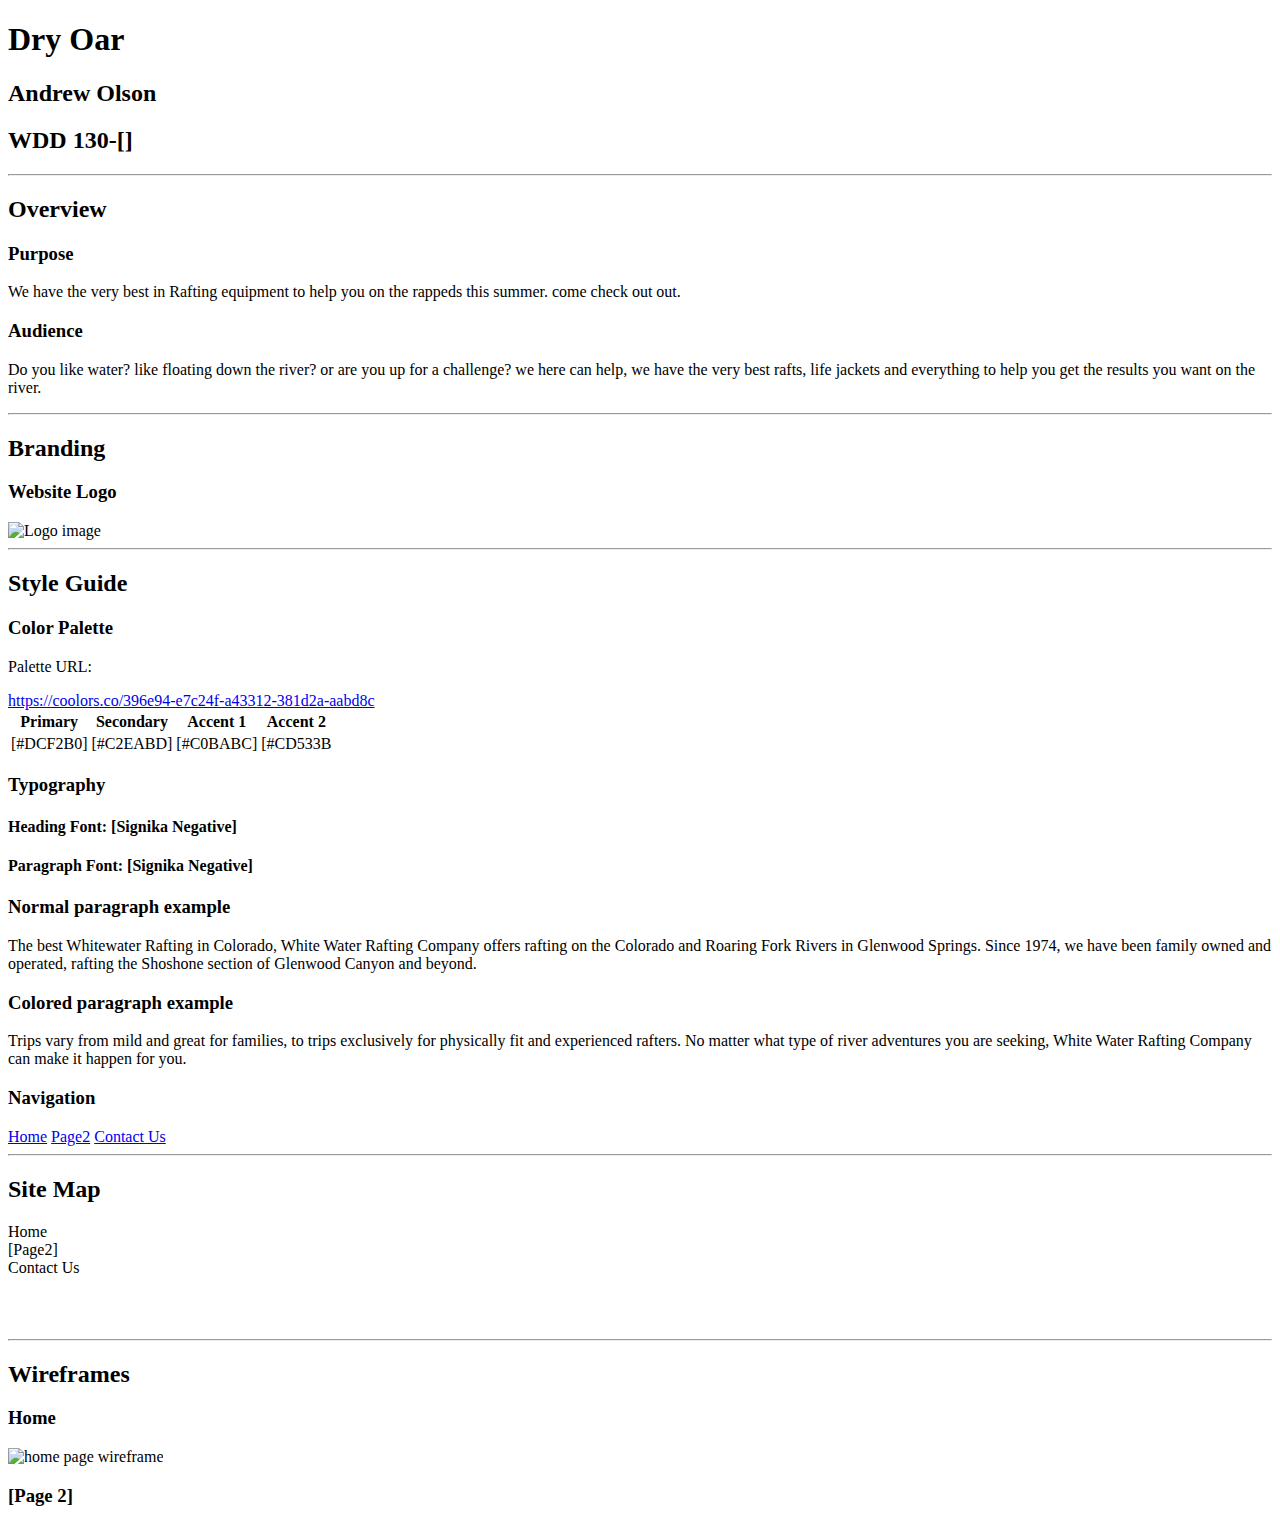
==== wwr/site-plan-rafting.html @ 7c9230d5 "change" ====
<!DOCTYPE html>
<html lang="en-us">

<head>
  <meta charset="utf-8" />
  <title>Site Plan</title>
  <link type="text/css" rel="stylesheet" href="style/site-plan-rafting.css" />
</head>

<body>
  <header>
    <h1>Dry Oar</h1>
    <h2>Andrew Olson</h2>
    <h2>WDD 130-[]</h2>
    <!-- In the header above, add the name of your site, your name and class number. For example if you are in section 3 you would put WDD 130-03 -->
  </header>
  <main>
    <!-- ------------------------Steps 2-5------------------------------ -->
    <hr />
    <h2>Overview</h2>
    <h3>Purpose</h3>
    <p>We have the very best in Rafting equipment to help you on the rappeds this summer. come check out out.</p>
    <!-- change this -->

    <h3>Audience</h3>
    <p>Do you like water? like floating down the river? or are you up for a challenge? we here can help, we have the very best rafts, life jackets and everything to help you get the results you want on the river.</p>
    <!-- change this -->

    <hr />
    <h2>Branding</h2>
    <h3>Website Logo</h3>
    <!-- Replace this with some sort of logo for your site.  A logo can be as simple as the name of your site in a nice font :) -->
    <img src="images/rafinglogo.png" alt="Logo image" />
    <hr />
    <h2>Style Guide</h2>

    <!-- ------------------------Steps 6-9------------------------------ -->

    <h3>Color Palette</h3>
    <!--  The colors you choose for a website are one of the most important decisions you will make. Follow the instructions on the activity in Canvas then return and replace the color codes below with the hex color codes (the 6 digit numbers that show at the bottom of each color) for the colors you have chosen below.  You should have at least 2 colors but do not have to fill in all 4 if you do not need them.  -->

    <!-- Copy and paste the URL to your finished palette below. Replace the href value that is there with yours. Make sure to paste it into both the href value and the content text of the <a> tag -->
    <p>Palette URL:</p>
    <a href="https://coolors.co/dcf2b0-c2eabd-c0babc-c7ac92-cd533b"
      target="_blank">https://coolors.co/396e94-e7c24f-a43312-381d2a-aabd8c</a>

    <table class="colors">
      <tr>
        <th>Primary</th>
        <th>Secondary</th>
        <th>Accent 1</th>
        <th>Accent 2</th>
      </tr>
      <!-- Replace the numbers in the boxes below with your hex color codes. Then switch to the site-plan.css file and change your colors there as well. -->
      <tr>
        <td class="primary">[#DCF2B0]</td>
        <td class="secondary">[#C2EABD]</td>
        <td class="accent1">[#C0BABC]</td>
        <td class="accent2">[#CD533B</td>
      </tr>
    </table>

    <!-- ------------------------Steps 10-12------------------------------ -->

    <h3>Typography</h3>
    <!-- Choose a font for your paragraphs (body copy) and headlines. What font(s) have you chosen? Think also about which of your colors above you might use for background and font colors. -->

    <h4>
      Heading Font: [Signika Negative]
      <!-- change this -->
    </h4>
    <h4>
      Paragraph Font: [Signika Negative]
      <!-- change this -->
    </h4>
    <h3>Normal paragraph example</h3>
    <p>
      The best Whitewater Rafting in Colorado, White Water Rafting Company
      offers rafting on the Colorado and Roaring Fork Rivers in Glenwood
      Springs. Since 1974, we have been family owned and operated, rafting the
      Shoshone section of Glenwood Canyon and beyond.
    </p>
    <h3>Colored paragraph example</h3>
    <p class="colored">
      Trips vary from mild and great for families, to trips exclusively for
      physically fit and experienced rafters. No matter what type of river
      adventures you are seeking, White Water Rafting Company can make it
      happen for you.
    </p>

    <!-- ------------------------Step 13------------------------------ -->

    <h3>Navigation</h3>
    <!-- Think about how you want your navigation bar to look. In the site-plan.css file change the colors to your colors to get the look you desire. -->
    <nav>
      <a href="#">Home</a>
      <a href="#">Page2</a>
      <a href="#">Contact Us</a>
    </nav>
    <hr />
    <h2>Site Map</h2>
    <div class="sitemap">
      <div class="sm-home">Home</div>
      <div class="sm-page2">
        [Page2]
        <!-- this page will have a name later -->
      </div>
      <div class="sm-page3">Contact Us</div>

      <div class="top">&nbsp;</div>
      <div class="left">&nbsp;</div>
      <div class="right">&nbsp;</div>
    </div>
    <hr />
    <h2>Wireframes</h2>
    <!-- Create an additional wireframe for your site. List it here below the Home page wireframe. -->

    <h3>Home</h3>

    <img src="https://byui-wdd.github.io/wdd130/rafting_images/wireframe_home.png" alt="home page wireframe" />

    <h3>[Page 2]</h3>

    <!-- <img src="#" alt="page 2 wireframe"> -->
  </main>
</body>

</html>
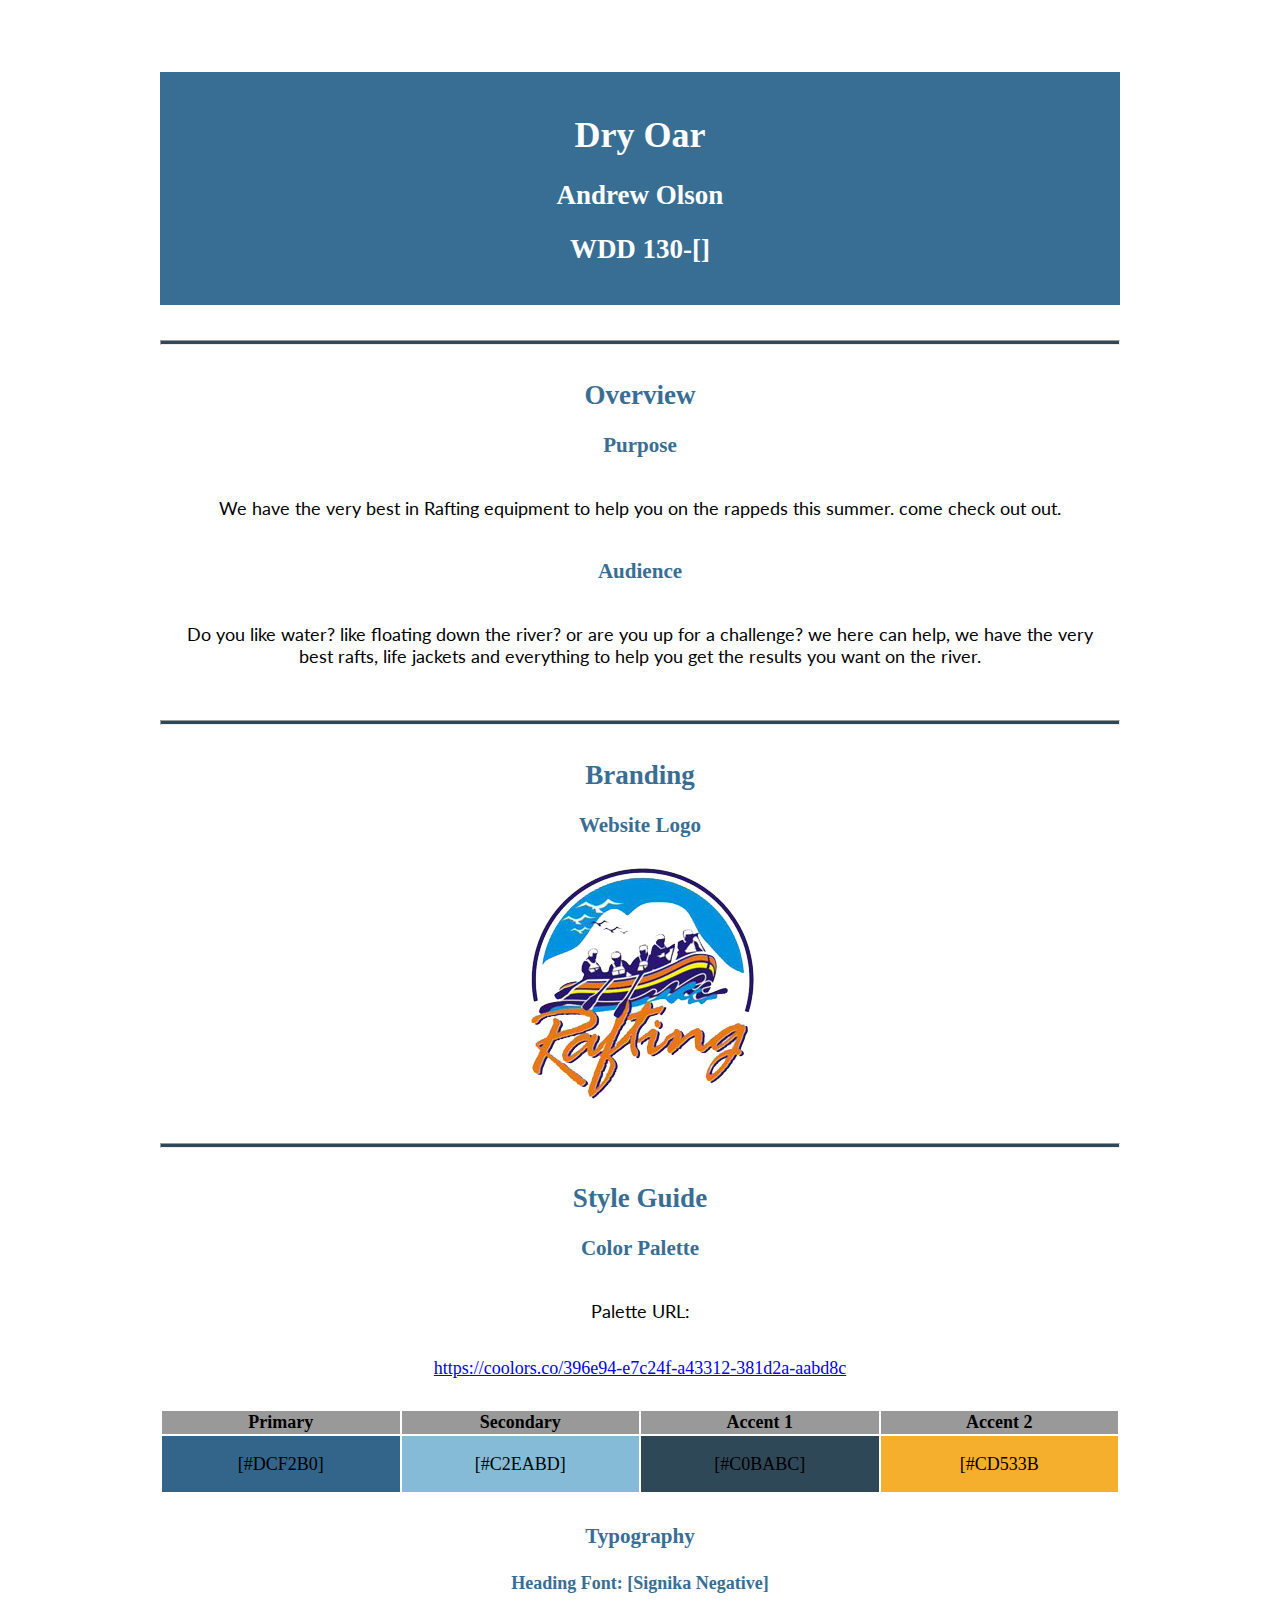
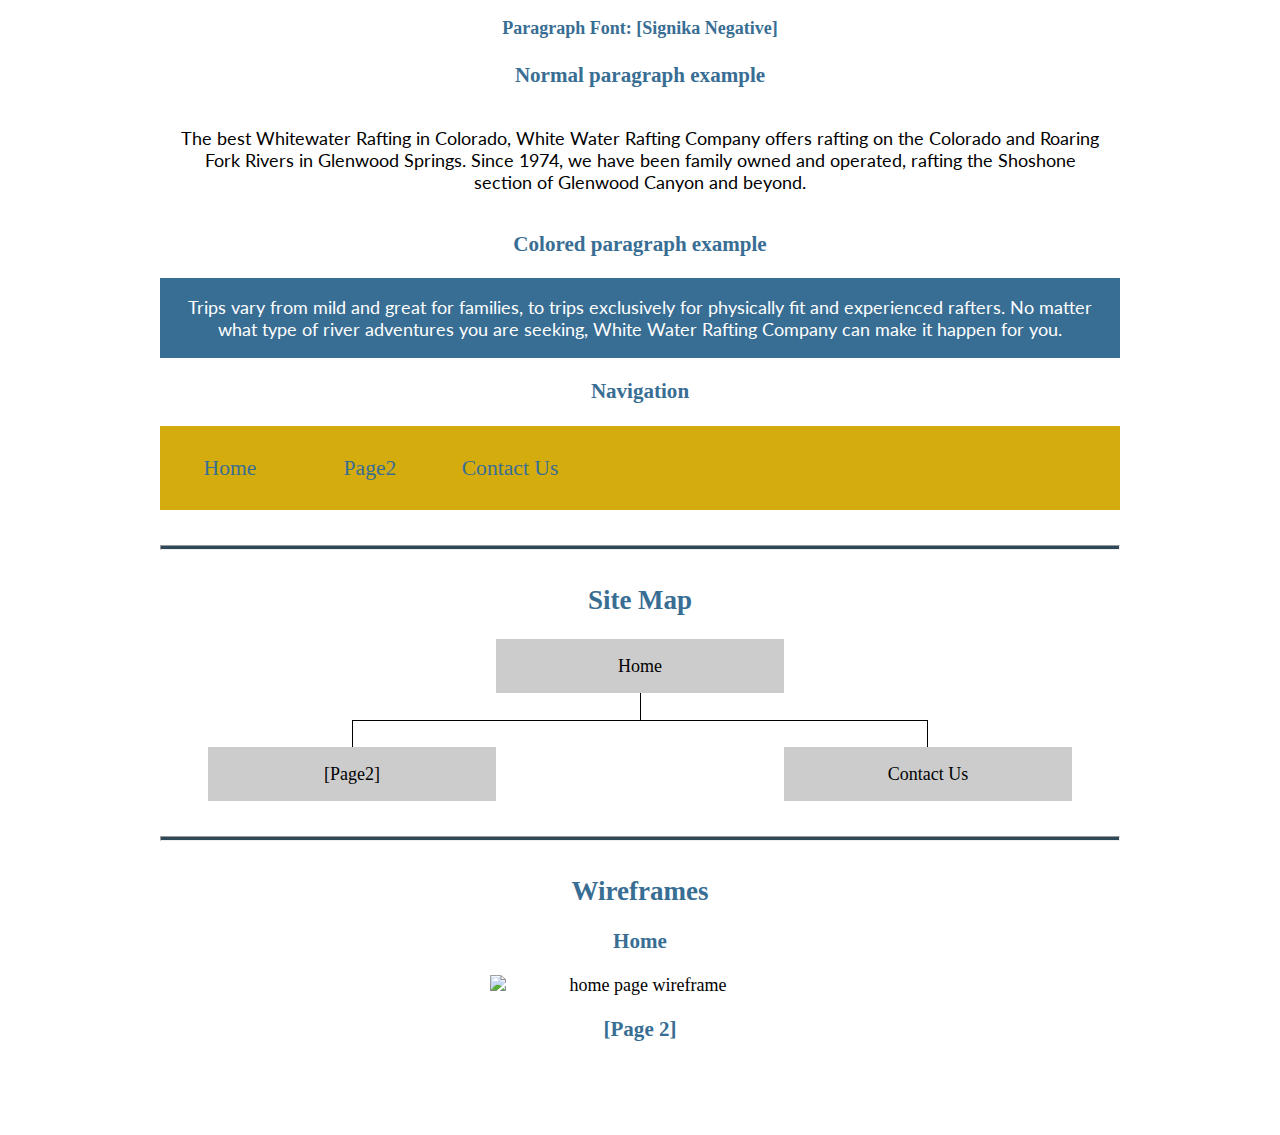
==== commit 6718377a: "edit" ====
--- a/wwr/site-plan-rafting.html
+++ b/wwr/site-plan-rafting.html
@@ -5,7 +5,7 @@
 <head>
   <meta charset="utf-8" />
   <title>Site Plan</title>
-  <link type="text/css" rel="stylesheet" href="style/site-plan-rafting.css" />
+  <link type="text/css" rel="stylesheet" href="styles/site_plan_rafting.css" />
 </head>
 
 <body>
--- a/wwr/styles/site_plan_rafting.css
+++ b/wwr/styles/site_plan_rafting.css
@@ -0,0 +1,165 @@
+
+/* if you are using any Google fonts change the font names below to your fonts. 
+Any spaces in your font name should be replaced with a +. 
+Fonts are separated by a & */
+@import url('https://fonts.googleapis.com/css2?family=IM+Fell+French+Canon&family=Lato:ital,wght@0,400;0,700;1,400&display=swap');
+
+:root {
+  /* change the values below to your colors from your palette */
+  --primary-color: #33658A  ;
+  --secondary-color: #86BBD8 ;
+  --accent1-color: #2F4858;
+  --accent2-color: #F6AE2D;
+
+  /* change the values below to your chosen font(s) */
+  --heading-font: "Signika Negative";
+  --paragraph-font: Lato, Helvetica, sans-serif;
+
+  /* these colors below should be chosen from among your palette colors above */
+  --headline-color-on-white: #396E94;  /* headlines on a white background */ 
+  --headline-color-on-color: white; /* headlines on a colored background */ 
+  --paragraph-color-on-white: #396E94; /* paragraph text on a white background */ 
+  --paragraph-color-on-color: white; /* paragraph text on a colored background */ 
+  --paragraph-background-color: #396E94  ;
+  --nav-link-color: #396E94;
+  --nav-background-color: #D4AC0D;
+  --nav-hover-link-color: white;
+  --nav-hover-background-color: #396E94;
+}
+
+
+/*  Look around below...but DON'T CHANGE ANYTHING! */
+
+body {
+  max-width: 960px;
+  margin: 0 auto;
+  padding: 4em;
+  font-size: 18px;
+  text-align: center;
+}
+img {
+  display: block;
+  margin: 0 auto;
+  max-width: 300px;
+}
+h1, h2, h3, h4, h5, h6 {
+  font-family: var(--heading-font);
+  color: var(--headline-color-on-white);
+}
+h2 {
+  text-align: center;
+}
+hr {
+  height: 3px;
+  margin: 35px 0;
+  background: var(--accent1-color);
+}
+header {
+  padding: 1em;
+  text-align: center;
+  color: var(--paragraph-color-on-color);
+  background-color: var(--paragraph-background-color);
+}
+header > h1, header > h2 {
+  color: var(--headline-color-on-color);
+}
+p {
+  font-family: var(--paragraph-font);
+  color: var(--paragraph-color);
+  padding: 1em;
+}
+.colors {
+  width: 100%;
+  min-width: 350px;
+  margin: 30px auto;
+  text-align: center;
+}
+.colors th {
+  background-color: #999;
+}
+.colors td{
+  width: 25%;
+  height: 3em;
+}
+.primary {
+  background-color: var(--primary-color);
+}
+.secondary {
+  background-color: var(--secondary-color);
+}
+.accent1 {
+  background-color: var(--accent1-color);
+}
+.accent2{
+  background-color: var(--accent2-color);
+}
+p.colored {
+  background-color: var(--paragraph-background-color);
+  color: var(--paragraph-color-on-color);
+}
+nav {
+  background-color: var(--nav-background-color);
+  line-height: 3em;
+  text-align: center;
+  font-size: 1.2em;
+}
+nav  {
+  list-style-type: none;
+  display: flex;
+}
+nav a {
+  padding:1em;
+  min-width: 120px;
+  text-decoration: none;
+  padding: 10px;
+}
+nav a:link, nav a:visited {
+  color: var(--nav-link-color);
+}
+nav a:hover {
+  color: var(--nav-hover-link-color);
+  background-color: var(--nav-hover-background-color);
+}
+.sitemap {
+  display: grid;
+  justify-content: center;
+
+  grid-template-columns: repeat(6, 15%);
+  grid-template-rows: 3em 1.5em 1.5em 3em;
+  grid-template-areas: ". . home home . ."
+    ". . . top . ."
+    ". left left right right ."
+    "page2 page2 . . page3 page3";
+}
+.sitemap > div {
+  text-align: center;
+}
+.sm-home {
+  grid-area: home;
+  background-color: #ccc;
+  line-height: 3em;
+}
+.sm-page2 {
+  grid-area: page2;
+  background-color: #ccc;
+  line-height: 3em;
+}
+.sm-page3 {
+  grid-area: page3;
+  background-color: #ccc;
+  line-height: 3em;
+}
+.top {
+  grid-area: top;
+  border-left: 1px solid;
+}
+.left {
+  grid-area: left;
+  border-top: 1px solid;
+  border-left: 1px solid;
+}
+.right {
+  grid-area: right;
+  border-top: 1px solid;
+  border-right: 1px solid;
+}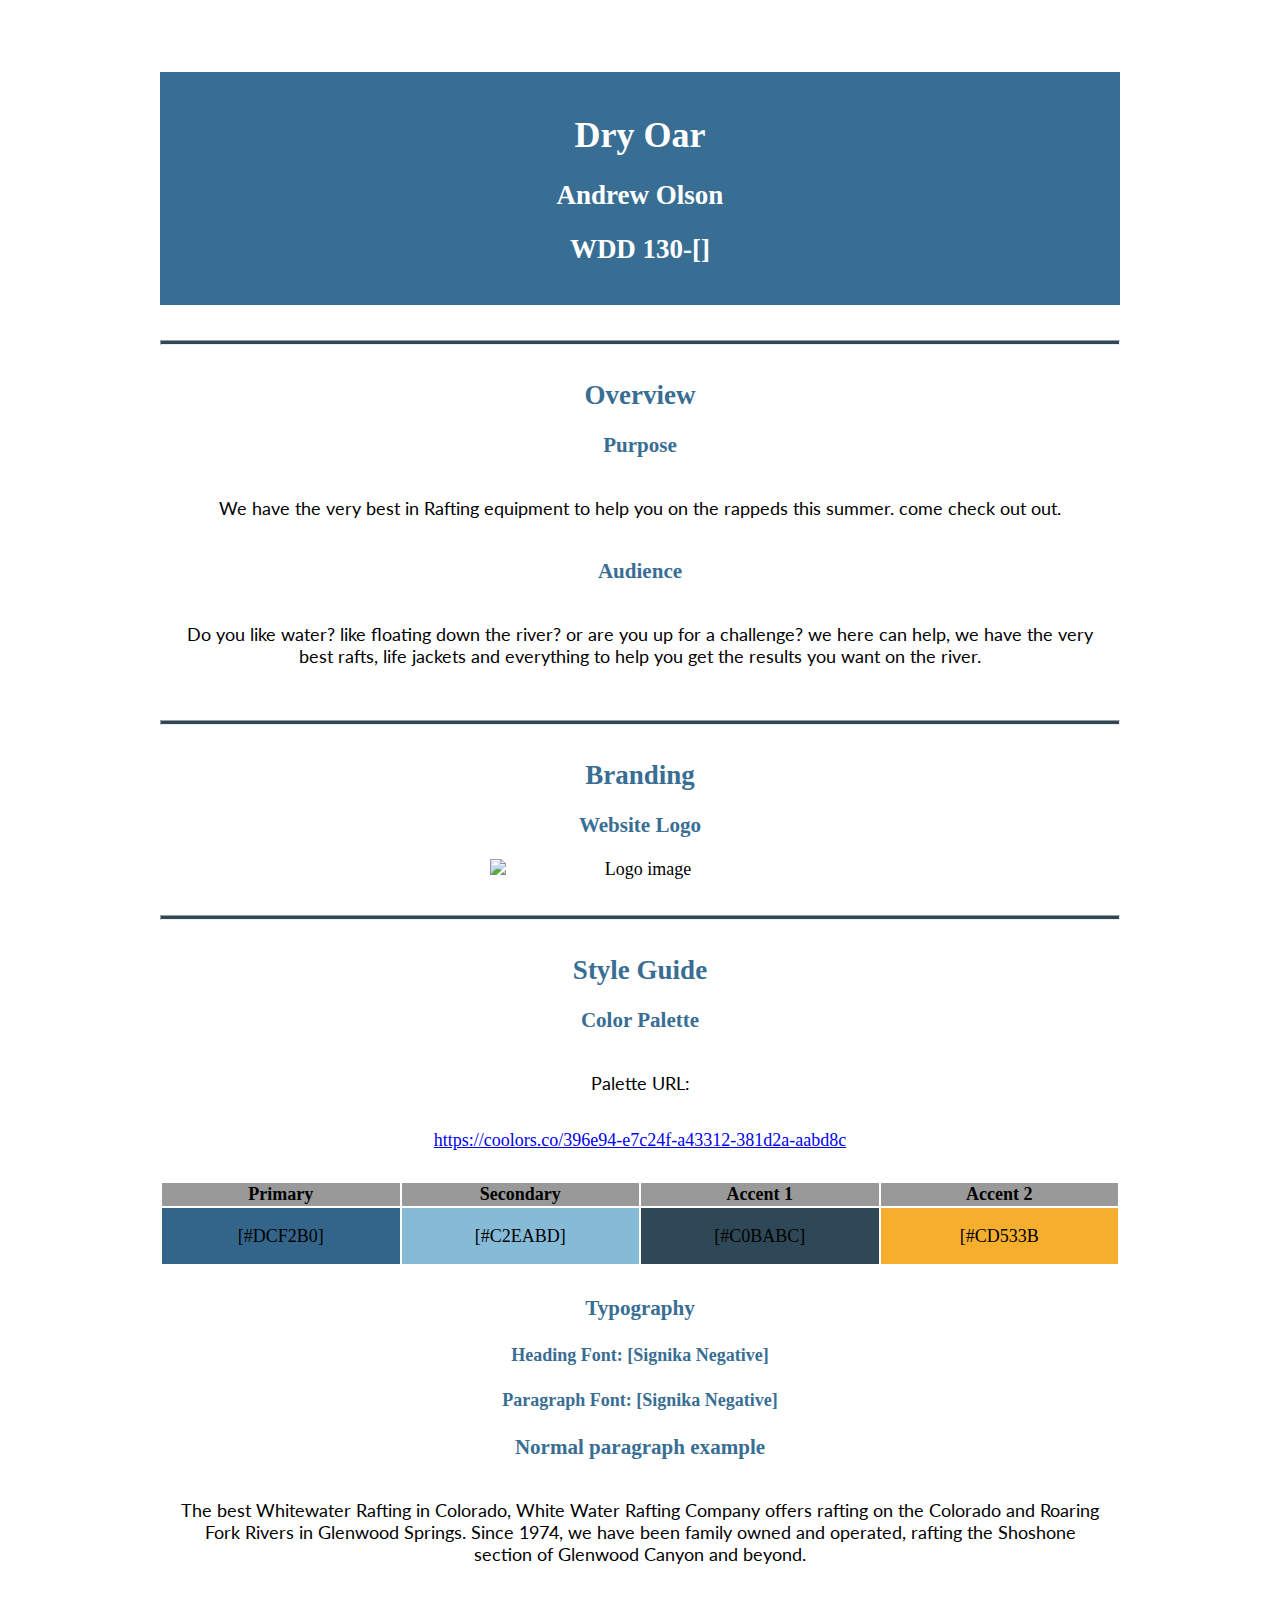
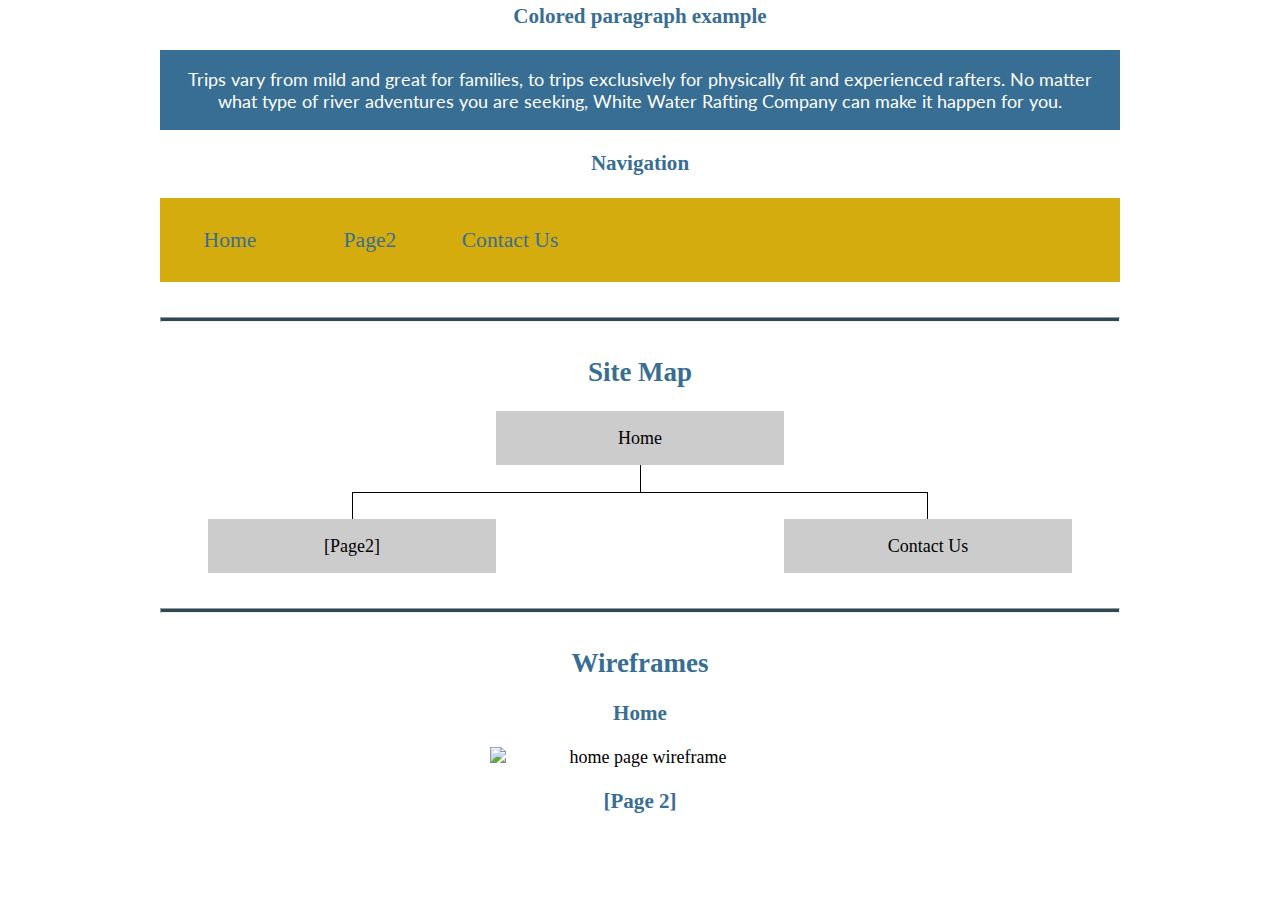
==== commit 821dd020: "get" ====
--- a/wwr/site-plan-rafting.html
+++ b/wwr/site-plan-rafting.html
@@ -13,7 +13,7 @@
     <h1>Dry Oar</h1>
     <h2>Andrew Olson</h2>
     <h2>WDD 130-[]</h2>
-    <!-- In the header above, add the name of your site, your name and class number. For example if you are in section 3 you would put WDD 130-03 -->
+      </nav>
   </header>
   <main>
     <!-- ------------------------Steps 2-5------------------------------ -->
--- a/wwr/styles/site_plan_rafting.css
+++ b/wwr/styles/site_plan_rafting.css
@@ -60,6 +60,11 @@
   color: var(--paragraph-color-on-color);
   background-color: var(--paragraph-background-color);
 }
+#logo_link {
+  padding-top: 5px;
+  justify-self: center;
+  align-self: center;
+}
 header > h1, header > h2 {
   color: var(--headline-color-on-color);
 }
@@ -102,6 +107,7 @@
   line-height: 3em;
   text-align: center;
   font-size: 1.2em;
+
 }
 nav  {
   list-style-type: none;
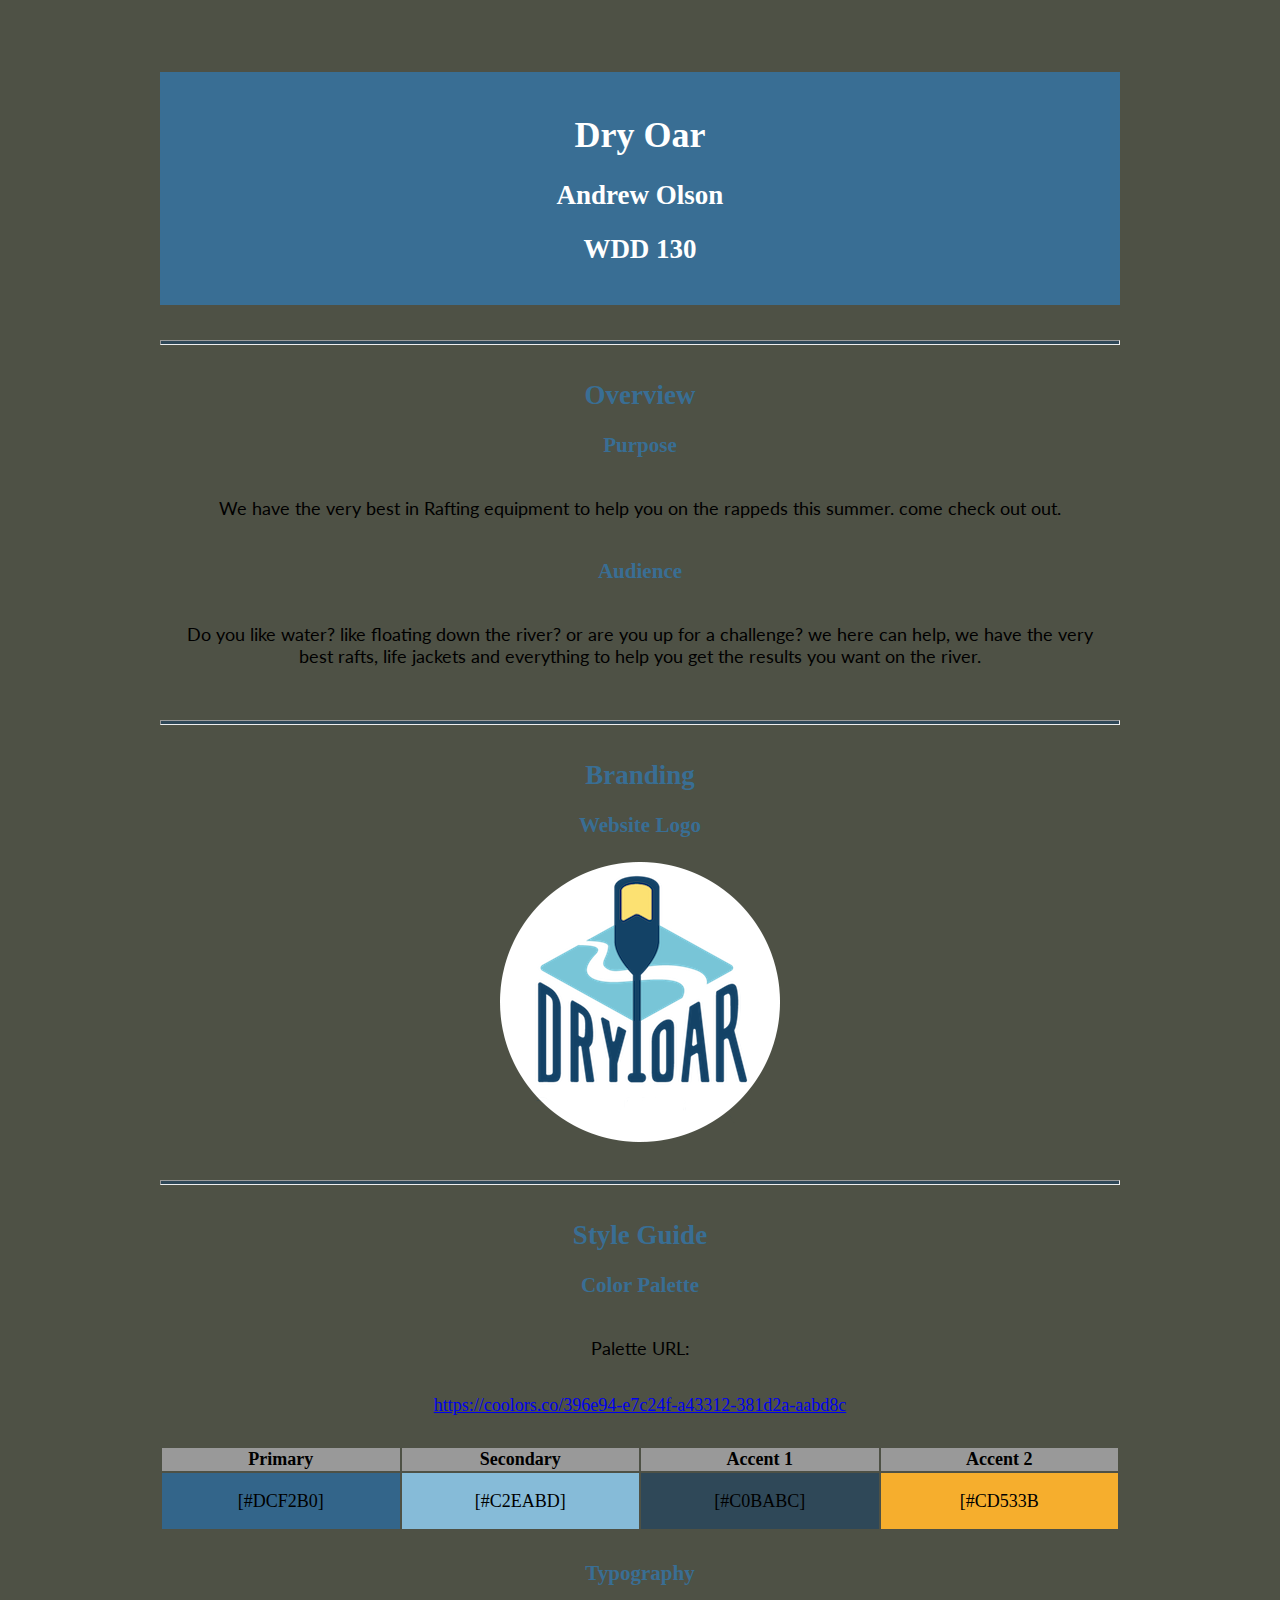
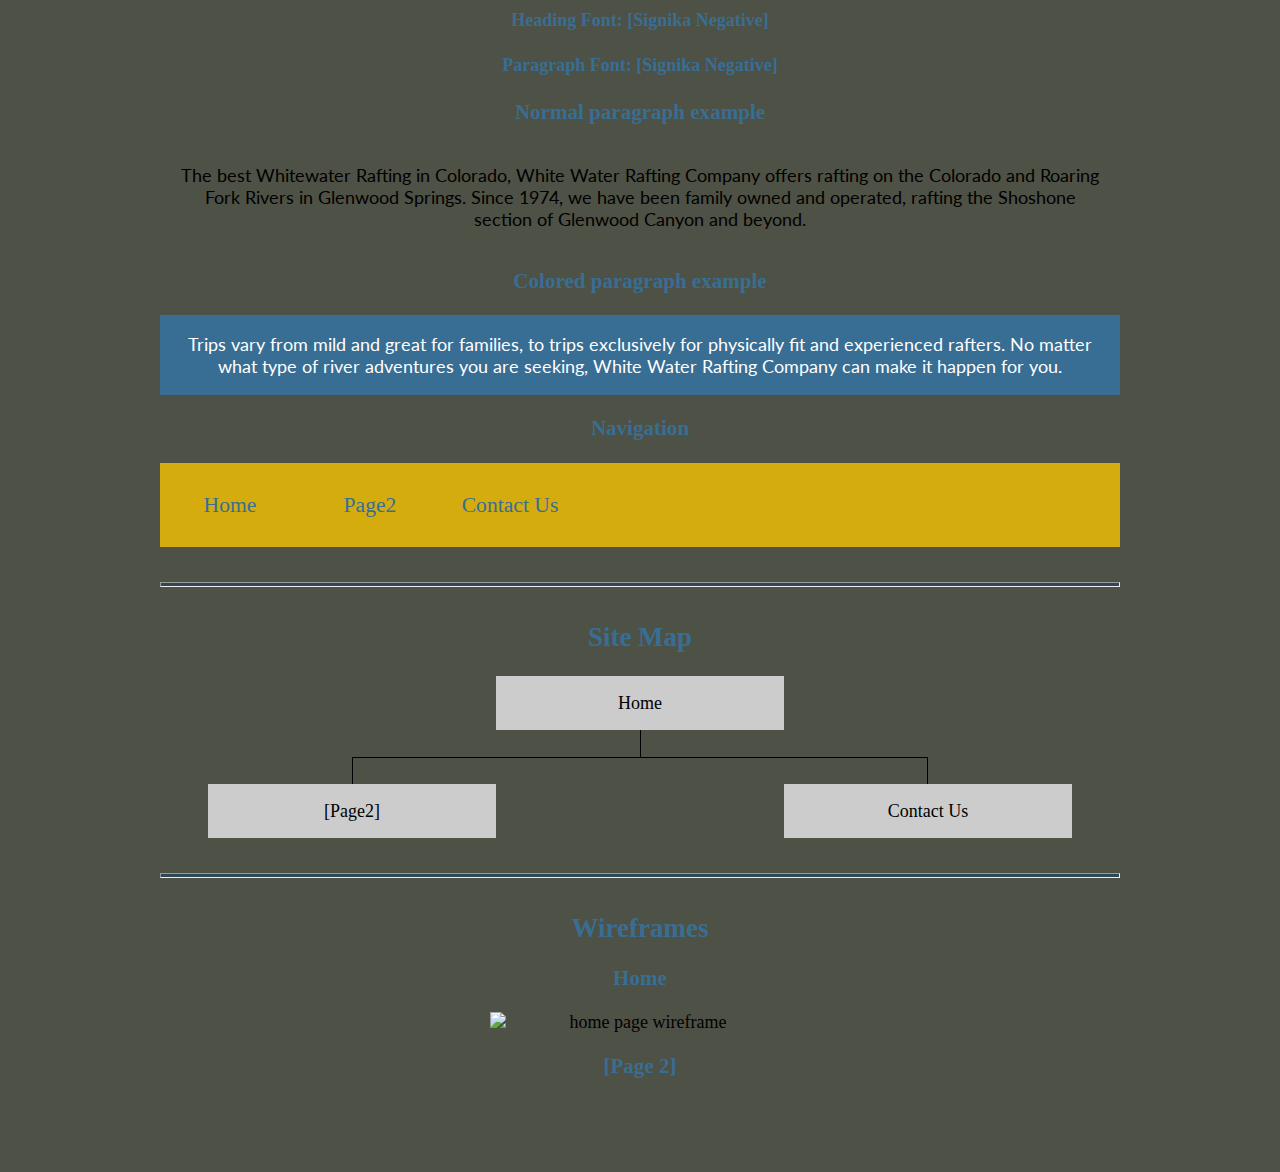
==== commit 8279977d: "hey ho" ====
--- a/wwr/site-plan-rafting.html
+++ b/wwr/site-plan-rafting.html
@@ -9,10 +9,11 @@
 </head>
 
 <body>
+  <body style="background-color:#4e5145;">
   <header>
     <h1>Dry Oar</h1>
     <h2>Andrew Olson</h2>
-    <h2>WDD 130-[]</h2>
+    <h2>WDD 130</h2>
       </nav>
   </header>
   <main>
@@ -31,7 +32,7 @@
     <h2>Branding</h2>
     <h3>Website Logo</h3>
     <!-- Replace this with some sort of logo for your site.  A logo can be as simple as the name of your site in a nice font :) -->
-    <img src="images/rafinglogo.png" alt="Logo image" />
+    <img src="styles/images/logo.png" alt="Logo image" />
     <hr />
     <h2>Style Guide</h2>
 
@@ -94,8 +95,8 @@
     <h3>Navigation</h3>
     <!-- Think about how you want your navigation bar to look. In the site-plan.css file change the colors to your colors to get the look you desire. -->
     <nav>
-      <a href="#">Home</a>
-      <a href="#">Page2</a>
+      <a href="styles/index.html">Home</a>
+      <a href="rivers.html">Page2</a>
       <a href="#">Contact Us</a>
     </nav>
     <hr />
